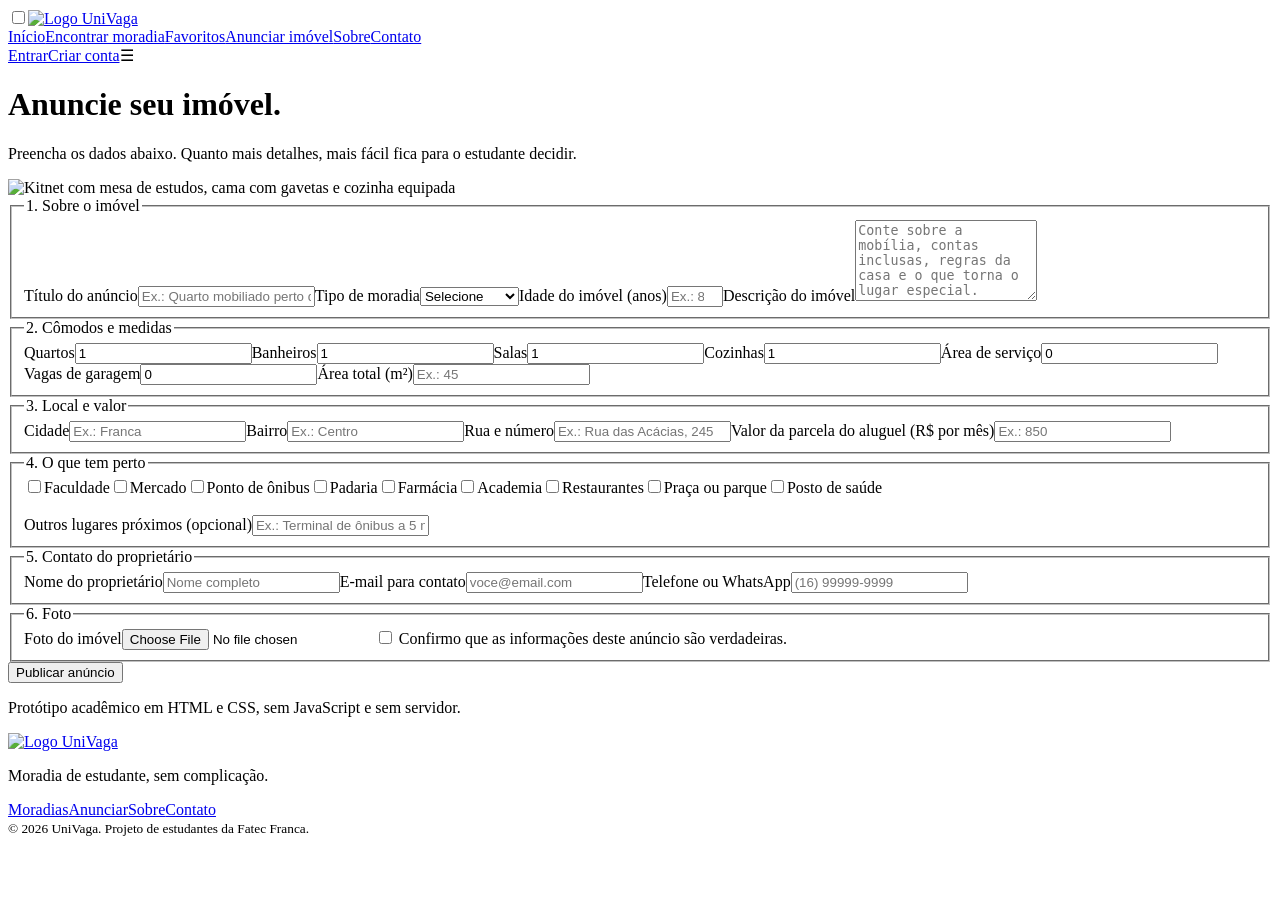
==== anunciar.html @ 0ebf96d7 "Add files via upload" ====
<!doctype html>
<html lang="pt-BR">
  <head>
    <meta charset="utf-8" />
    <meta name="viewport" content="width=device-width,initial-scale=1" />
    <title>Anunciar moradia — UniVaga</title>
        <link rel="preconnect" href="https://fonts.googleapis.com" />
    <link rel="preconnect" href="https://fonts.gstatic.com" crossorigin />
    <link href="https://fonts.googleapis.com/css2?family=Lora:wght@600;700&family=Public+Sans:wght@400;500;600;700&display=swap" rel="stylesheet" />
    <link rel="stylesheet" href="css/style.css" />
  </head>
  <body class="">
    <header class="site-header">
      <input
        type="checkbox"
        id="menu-check"
        class="menu-check"
        aria-hidden="true"
      /><a class="brand" href="index.html" aria-label="UniVaga início"
        ><span class="brand-mark"
          ><img src="foto/logo.png" alt="Logo UniVaga" /></span
      ></a>
      <nav class="main-nav">
        <a href="index.html">Início</a
        ><a href="buscar.html">Encontrar moradia</a
        ><a href="favoritos.html">Favoritos</a
        ><a class="active" href="anunciar.html">Anunciar imóvel</a><a href="sobre.html">Sobre</a><a href="contato.html">Contato</a>
      </nav>
      <div class="header-actions">
        <a class="text-link" href="login.html">Entrar</a
        ><a class="btn btn-primary btn-small" href="cadastro.html"
          >Criar conta</a
        ><label class="menu-toggle" for="menu-check" aria-label="Abrir menu"
          >☰</label
        >
      </div>
    </header>
    <main class="page section-wrap narrow">
      <div class="page-heading">
        <h1>Anuncie seu imóvel.</h1>
        <p>
          Preencha os dados abaixo. Quanto mais detalhes, mais fácil fica para o
          estudante decidir.
        </p>
      </div>
    
      <img class="page-banner" src="foto/kitnet-2.jpg" alt="Kitnet com mesa de estudos, cama com gavetas e cozinha equipada" />
      <form class="form-card" data-demo="Anúncio salvo neste navegador. Este é um protótipo acadêmico sem servidor, então ele não aparece na busca." data-salvar action="buscar.html" method="get">
        <fieldset class="form-section">
          <legend>1. Sobre o imóvel</legend>
          <div class="form-grid">
            <label class="span-2"
              >Título do anúncio<input
                name="titulo"
                required
                maxlength="90"
                placeholder="Ex.: Quarto mobiliado perto da faculdade" /></label
            ><label
              >Tipo de moradia<select name="tipo" required>
                <option value="">Selecione</option>
                <option>Quarto</option>
                <option>Kitnet</option>
                <option>Apartamento</option>
                <option>Casa</option>
                <option>República</option>
              </select></label
            ><label
              >Idade do imóvel (anos)<input
                name="idade"
                type="number"
                min="0"
                max="150"
                required
                placeholder="Ex.: 8" /></label
            ><label class="span-2"
              >Descrição do imóvel<textarea
                name="descricao"
                rows="5"
                required
                placeholder="Conte sobre a mobília, contas inclusas, regras da casa e o que torna o lugar especial."
              ></textarea>
            </label>
          </div>
        </fieldset>
        <fieldset class="form-section">
          <legend>2. Cômodos e medidas</legend>
          <div class="form-grid form-grid-3">
            <label
              >Quartos<input
                name="quartos"
                type="number"
                min="1"
                required
                value="1"
                placeholder="Ex.: 2" /></label
            ><label
              >Banheiros<input
                name="banheiros"
                type="number"
                min="1"
                required
                value="1"
                placeholder="Ex.: 1" /></label
            ><label
              >Salas<input
                name="salas"
                type="number"
                min="0"
                required
                value="1"
                placeholder="Ex.: 1" /></label
            ><label
              >Cozinhas<input
                name="cozinhas"
                type="number"
                min="0"
                required
                value="1"
                placeholder="Ex.: 1" /></label
            ><label
              >Área de serviço<input
                name="area_servico"
                type="number"
                min="0"
                required
                value="0"
                placeholder="Ex.: 1" /></label
            ><label
              >Vagas de garagem<input
                name="garagem"
                type="number"
                min="0"
                required
                value="0"
                placeholder="0 = não tem" /></label
            ><label
              >Área total (m²)<input
                name="area_m2"
                type="number"
                min="1"
                required
                placeholder="Ex.: 45"
                step="0.5"
            /></label>
          </div>
        </fieldset>
        <fieldset class="form-section">
          <legend>3. Local e valor</legend>
          <div class="form-grid">
            <label
              >Cidade<input
                name="cidade"
                required
                placeholder="Ex.: Franca" /></label
            ><label
              >Bairro<input
                name="bairro"
                required
                placeholder="Ex.: Centro" /></label
            ><label class="span-2"
              >Rua e número<input
                name="endereco"
                required
                placeholder="Ex.: Rua das Acácias, 245" /></label
            ><label class="span-2"
              >Valor da parcela do aluguel (R$ por mês)<input
                name="aluguel"
                type="number"
                min="1"
                step="0.01"
                required
                placeholder="Ex.: 850"
            /></label>
          </div>
        </fieldset>
        <fieldset class="form-section">
          <legend>4. O que tem perto</legend>
          <div class="check-grid">
            <label class="check-pill"
              ><input type="checkbox" name="perto" value="faculdade" /><span
                >Faculdade</span
              ></label
            ><label class="check-pill"
              ><input type="checkbox" name="perto" value="mercado" /><span
                >Mercado</span
              ></label
            ><label class="check-pill"
              ><input type="checkbox" name="perto" value="onibus" /><span
                >Ponto de ônibus</span
              ></label
            ><label class="check-pill"
              ><input type="checkbox" name="perto" value="padaria" /><span
                >Padaria</span
              ></label
            ><label class="check-pill"
              ><input type="checkbox" name="perto" value="farmacia" /><span
                >Farmácia</span
              ></label
            ><label class="check-pill"
              ><input type="checkbox" name="perto" value="academia" /><span
                >Academia</span
              ></label
            ><label class="check-pill"
              ><input type="checkbox" name="perto" value="restaurantes" /><span
                >Restaurantes</span
              ></label
            ><label class="check-pill"
              ><input type="checkbox" name="perto" value="praca" /><span
                >Praça ou parque</span
              ></label
            ><label class="check-pill"
              ><input type="checkbox" name="perto" value="hospital" /><span
                >Posto de saúde</span
              ></label
            >
          </div>
          <div class="form-grid" style="margin-top: 18px">
            <label class="span-2"
              >Outros lugares próximos (opcional)<input
                name="perto_outros"
                placeholder="Ex.: Terminal de ônibus a 5 minutos a pé"
            /></label>
          </div>
        </fieldset>
        <fieldset class="form-section">
          <legend>5. Contato do proprietário</legend>
          <div class="form-grid">
            <label class="span-2"
              >Nome do proprietário<input
                name="proprietario"
                required
                placeholder="Nome completo" /></label
            ><label
              >E-mail para contato<input
                name="email_contato"
                type="email"
                required
                placeholder="voce@email.com" /></label
            ><label
              >Telefone ou WhatsApp<input
                name="telefone"
                type="tel"
                required
                pattern="[0-9 ()+-]{10,16}"
                placeholder="(16) 99999-9999"
            /></label>
          </div>
        </fieldset>
        <fieldset class="form-section">
          <legend>6. Foto</legend>
          <div class="form-grid">
            <label class="span-2"
              >Foto do imóvel<input
                name="foto"
                type="file"
                accept="image/*" /></label
            ><label class="checkbox-label span-2"
              ><input type="checkbox" required /> Confirmo que as informações
              deste anúncio são verdadeiras.</label
            >
          </div>
        </fieldset>
        <div class="form-actions">
          <button class="btn btn-primary" type="submit">
            Publicar anúncio</button>
          <p class="form-note">
            Protótipo acadêmico em HTML e CSS, sem JavaScript e sem servidor.
          </p>
        </div>
      </form>
    </main>
    <footer class="site-footer">
      <a class="brand footer-brand" href="index.html"
        ><span class="brand-mark"
          ><img src="foto/logo.png" alt="Logo UniVaga" /></span
      ></a>
      <p>Moradia de estudante, sem complicação.</p>
      <div class="footer-links">
        <a href="buscar.html">Moradias</a><a href="anunciar.html">Anunciar</a
        ><a href="sobre.html">Sobre</a
        ><a href="contato.html">Contato</a>
      </div>
      <small>© 2026 UniVaga. Projeto de estudantes da Fatec Franca.</small>
    </footer>
    <script src="js/main.js" defer></script>
  </body>
</html>
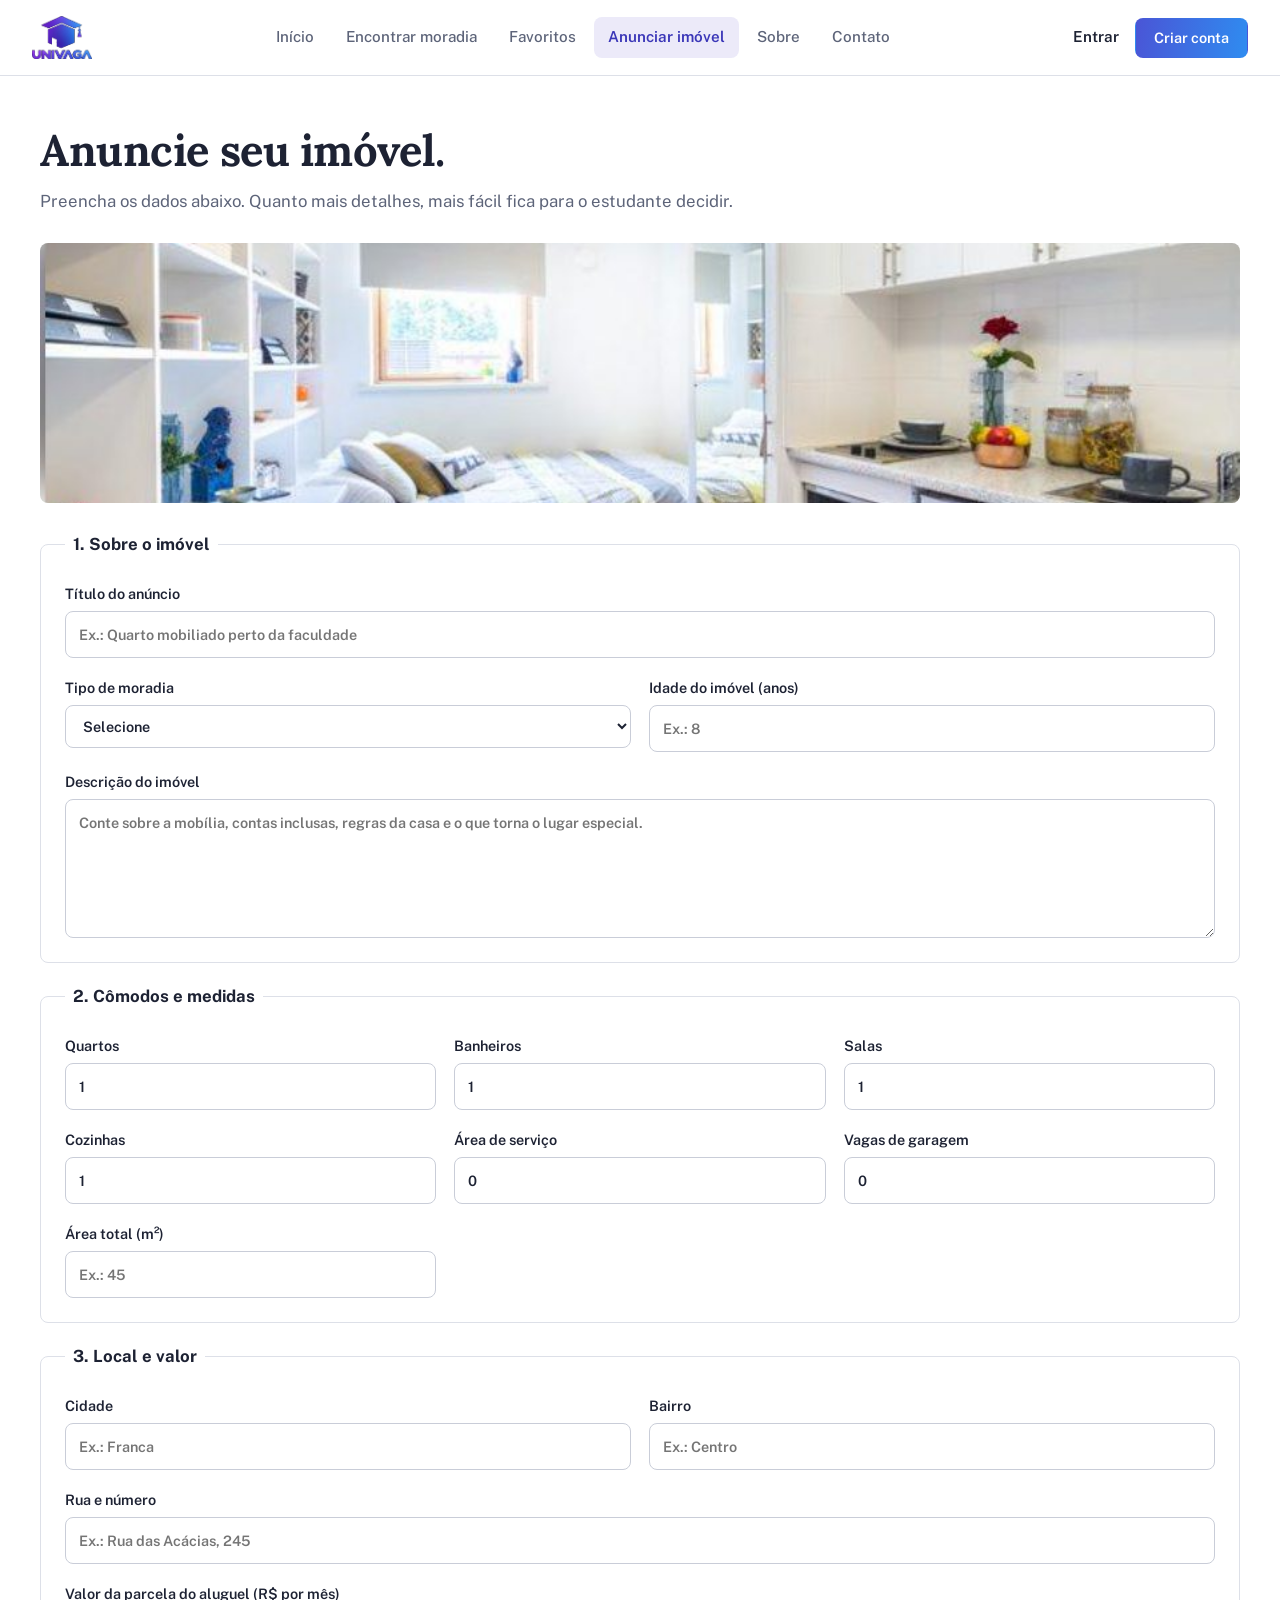
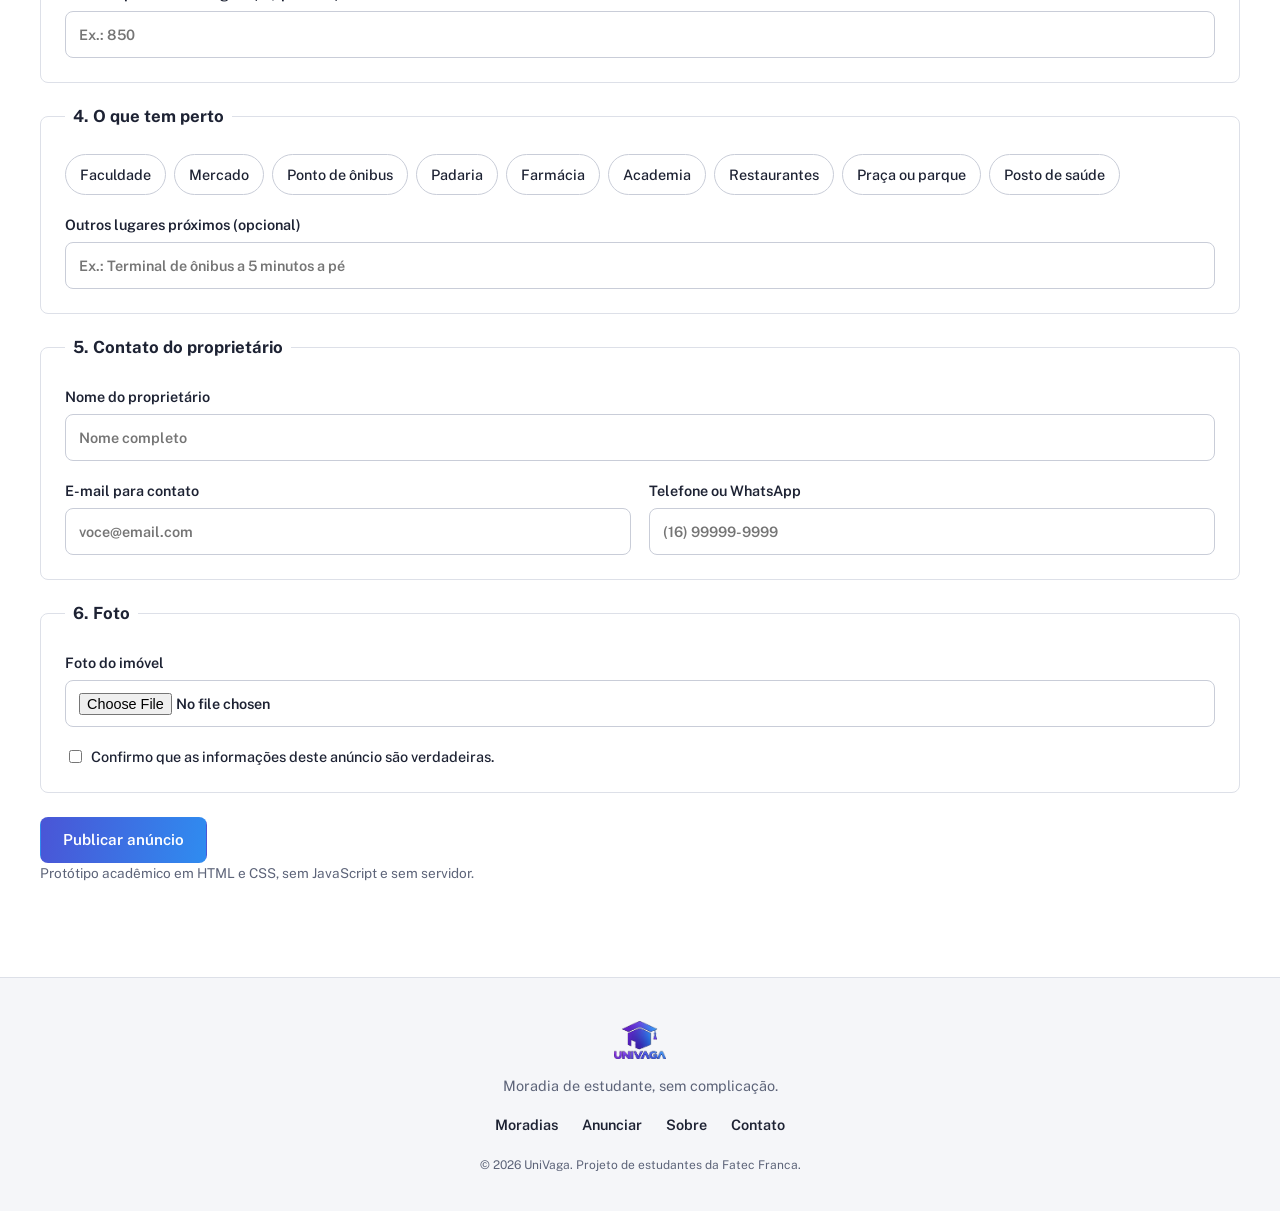
==== commit a1488624: "Atualiza README com links do Figma e do vídeo" ====
--- a/anunciar.html
+++ b/anunciar.html
@@ -4,35 +4,19 @@
     <meta charset="utf-8" />
     <meta name="viewport" content="width=device-width,initial-scale=1" />
     <title>Anunciar moradia — UniVaga</title>
-        <link rel="preconnect" href="https://fonts.googleapis.com" />
+    <link rel="preconnect" href="https://fonts.googleapis.com" />
     <link rel="preconnect" href="https://fonts.gstatic.com" crossorigin />
     <link href="https://fonts.googleapis.com/css2?family=Lora:wght@600;700&family=Public+Sans:wght@400;500;600;700&display=swap" rel="stylesheet" />
     <link rel="stylesheet" href="css/style.css" />
   </head>
   <body class="">
     <header class="site-header">
-      <input
-        type="checkbox"
-        id="menu-check"
-        class="menu-check"
-        aria-hidden="true"
-      /><a class="brand" href="index.html" aria-label="UniVaga início"
-        ><span class="brand-mark"
-          ><img src="foto/logo.png" alt="Logo UniVaga" /></span
-      ></a>
+      <input type="checkbox" id="menu-check" class="menu-check" aria-hidden="true" /><a class="brand" href="index.html" aria-label="UniVaga início"><span class="brand-mark"><img src="foto/logo.png" alt="Logo UniVaga" /></span></a>
       <nav class="main-nav">
-        <a href="index.html">Início</a
-        ><a href="buscar.html">Encontrar moradia</a
-        ><a href="favoritos.html">Favoritos</a
-        ><a class="active" href="anunciar.html">Anunciar imóvel</a><a href="sobre.html">Sobre</a><a href="contato.html">Contato</a>
+        <a href="index.html">Início</a><a href="buscar.html">Encontrar moradia</a><a href="favoritos.html">Favoritos</a><a class="active" href="anunciar.html">Anunciar imóvel</a><a href="sobre.html">Sobre</a><a href="contato.html">Contato</a>
       </nav>
       <div class="header-actions">
-        <a class="text-link" href="login.html">Entrar</a
-        ><a class="btn btn-primary btn-small" href="cadastro.html"
-          >Criar conta</a
-        ><label class="menu-toggle" for="menu-check" aria-label="Abrir menu"
-          >☰</label
-        >
+        <a class="text-link" href="login.html">Entrar</a><a class="btn btn-primary btn-small" href="cadastro.html">Criar conta</a><label class="menu-toggle" for="menu-check" aria-label="Abrir menu">☰</label>
       </div>
     </header>
     <main class="page section-wrap narrow">
@@ -49,215 +33,49 @@
         <fieldset class="form-section">
           <legend>1. Sobre o imóvel</legend>
           <div class="form-grid">
-            <label class="span-2"
-              >Título do anúncio<input
-                name="titulo"
-                required
-                maxlength="90"
-                placeholder="Ex.: Quarto mobiliado perto da faculdade" /></label
-            ><label
-              >Tipo de moradia<select name="tipo" required>
+            <label class="span-2">Título do anúncio<input name="titulo" required maxlength="90" placeholder="Ex.: Quarto mobiliado perto da faculdade" /></label><label>Tipo de moradia<select name="tipo" required>
                 <option value="">Selecione</option>
                 <option>Quarto</option>
                 <option>Kitnet</option>
                 <option>Apartamento</option>
                 <option>Casa</option>
                 <option>República</option>
-              </select></label
-            ><label
-              >Idade do imóvel (anos)<input
-                name="idade"
-                type="number"
-                min="0"
-                max="150"
-                required
-                placeholder="Ex.: 8" /></label
-            ><label class="span-2"
-              >Descrição do imóvel<textarea
-                name="descricao"
-                rows="5"
-                required
-                placeholder="Conte sobre a mobília, contas inclusas, regras da casa e o que torna o lugar especial."
-              ></textarea>
+              </select></label><label>Idade do imóvel (anos)<input name="idade" type="number" min="0" max="150" required placeholder="Ex.: 8" /></label><label class="span-2">Descrição do imóvel<textarea name="descricao" rows="5" required placeholder="Conte sobre a mobília, contas inclusas, regras da casa e o que torna o lugar especial."></textarea>
             </label>
           </div>
         </fieldset>
         <fieldset class="form-section">
           <legend>2. Cômodos e medidas</legend>
           <div class="form-grid form-grid-3">
-            <label
-              >Quartos<input
-                name="quartos"
-                type="number"
-                min="1"
-                required
-                value="1"
-                placeholder="Ex.: 2" /></label
-            ><label
-              >Banheiros<input
-                name="banheiros"
-                type="number"
-                min="1"
-                required
-                value="1"
-                placeholder="Ex.: 1" /></label
-            ><label
-              >Salas<input
-                name="salas"
-                type="number"
-                min="0"
-                required
-                value="1"
-                placeholder="Ex.: 1" /></label
-            ><label
-              >Cozinhas<input
-                name="cozinhas"
-                type="number"
-                min="0"
-                required
-                value="1"
-                placeholder="Ex.: 1" /></label
-            ><label
-              >Área de serviço<input
-                name="area_servico"
-                type="number"
-                min="0"
-                required
-                value="0"
-                placeholder="Ex.: 1" /></label
-            ><label
-              >Vagas de garagem<input
-                name="garagem"
-                type="number"
-                min="0"
-                required
-                value="0"
-                placeholder="0 = não tem" /></label
-            ><label
-              >Área total (m²)<input
-                name="area_m2"
-                type="number"
-                min="1"
-                required
-                placeholder="Ex.: 45"
-                step="0.5"
-            /></label>
+            <label>Quartos<input name="quartos" type="number" min="1" required value="1" placeholder="Ex.: 2" /></label><label>Banheiros<input name="banheiros" type="number" min="1" required value="1" placeholder="Ex.: 1" /></label><label>Salas<input name="salas" type="number" min="0" required value="1" placeholder="Ex.: 1" /></label><label>Cozinhas<input name="cozinhas" type="number" min="0" required value="1" placeholder="Ex.: 1" /></label><label>Área de serviço<input name="area_servico" type="number" min="0" required value="0" placeholder="Ex.: 1" /></label><label>Vagas de garagem<input name="garagem" type="number" min="0" required value="0" placeholder="0 = não tem" /></label><label>Área total (m²)<input name="area_m2" type="number" min="1" required placeholder="Ex.: 45" step="0.5" /></label>
           </div>
         </fieldset>
         <fieldset class="form-section">
           <legend>3. Local e valor</legend>
           <div class="form-grid">
-            <label
-              >Cidade<input
-                name="cidade"
-                required
-                placeholder="Ex.: Franca" /></label
-            ><label
-              >Bairro<input
-                name="bairro"
-                required
-                placeholder="Ex.: Centro" /></label
-            ><label class="span-2"
-              >Rua e número<input
-                name="endereco"
-                required
-                placeholder="Ex.: Rua das Acácias, 245" /></label
-            ><label class="span-2"
-              >Valor da parcela do aluguel (R$ por mês)<input
-                name="aluguel"
-                type="number"
-                min="1"
-                step="0.01"
-                required
-                placeholder="Ex.: 850"
-            /></label>
+            <label>Cidade<input name="cidade" required placeholder="Ex.: Franca" /></label><label>Bairro<input name="bairro" required placeholder="Ex.: Centro" /></label><label class="span-2">Rua e número<input name="endereco" required placeholder="Ex.: Rua das Acácias, 245" /></label><label class="span-2">Valor da parcela do aluguel (R$ por mês)<input name="aluguel" type="number" min="1" step="0.01" required placeholder="Ex.: 850" /></label>
           </div>
         </fieldset>
         <fieldset class="form-section">
           <legend>4. O que tem perto</legend>
           <div class="check-grid">
-            <label class="check-pill"
-              ><input type="checkbox" name="perto" value="faculdade" /><span
-                >Faculdade</span
-              ></label
-            ><label class="check-pill"
-              ><input type="checkbox" name="perto" value="mercado" /><span
-                >Mercado</span
-              ></label
-            ><label class="check-pill"
-              ><input type="checkbox" name="perto" value="onibus" /><span
-                >Ponto de ônibus</span
-              ></label
-            ><label class="check-pill"
-              ><input type="checkbox" name="perto" value="padaria" /><span
-                >Padaria</span
-              ></label
-            ><label class="check-pill"
-              ><input type="checkbox" name="perto" value="farmacia" /><span
-                >Farmácia</span
-              ></label
-            ><label class="check-pill"
-              ><input type="checkbox" name="perto" value="academia" /><span
-                >Academia</span
-              ></label
-            ><label class="check-pill"
-              ><input type="checkbox" name="perto" value="restaurantes" /><span
-                >Restaurantes</span
-              ></label
-            ><label class="check-pill"
-              ><input type="checkbox" name="perto" value="praca" /><span
-                >Praça ou parque</span
-              ></label
-            ><label class="check-pill"
-              ><input type="checkbox" name="perto" value="hospital" /><span
-                >Posto de saúde</span
-              ></label
-            >
+            <label class="check-pill"><input type="checkbox" name="perto" value="faculdade" /><span>Faculdade</span></label><label class="check-pill"><input type="checkbox" name="perto" value="mercado" /><span>Mercado</span></label><label class="check-pill"><input type="checkbox" name="perto" value="onibus" /><span>Ponto de ônibus</span></label><label class="check-pill"><input type="checkbox" name="perto" value="padaria" /><span>Padaria</span></label><label class="check-pill"><input type="checkbox" name="perto" value="farmacia" /><span>Farmácia</span></label><label class="check-pill"><input type="checkbox" name="perto" value="academia" /><span>Academia</span></label><label class="check-pill"><input type="checkbox" name="perto" value="restaurantes" /><span>Restaurantes</span></label><label class="check-pill"><input type="checkbox" name="perto" value="praca" /><span>Praça ou parque</span></label><label class="check-pill"><input type="checkbox" name="perto" value="hospital" /><span>Posto de saúde</span></label>
           </div>
           <div class="form-grid" style="margin-top: 18px">
-            <label class="span-2"
-              >Outros lugares próximos (opcional)<input
-                name="perto_outros"
-                placeholder="Ex.: Terminal de ônibus a 5 minutos a pé"
-            /></label>
+            <label class="span-2">Outros lugares próximos (opcional)<input name="perto_outros" placeholder="Ex.: Terminal de ônibus a 5 minutos a pé" /></label>
           </div>
         </fieldset>
         <fieldset class="form-section">
           <legend>5. Contato do proprietário</legend>
           <div class="form-grid">
-            <label class="span-2"
-              >Nome do proprietário<input
-                name="proprietario"
-                required
-                placeholder="Nome completo" /></label
-            ><label
-              >E-mail para contato<input
-                name="email_contato"
-                type="email"
-                required
-                placeholder="voce@email.com" /></label
-            ><label
-              >Telefone ou WhatsApp<input
-                name="telefone"
-                type="tel"
-                required
-                pattern="[0-9 ()+-]{10,16}"
-                placeholder="(16) 99999-9999"
-            /></label>
+            <label class="span-2">Nome do proprietário<input name="proprietario" required placeholder="Nome completo" /></label><label>E-mail para contato<input name="email_contato" type="email" required placeholder="voce@email.com" /></label><label>Telefone ou WhatsApp<input name="telefone" type="tel" required pattern="[0-9 ()+-]{10,16}" placeholder="(16) 99999-9999" /></label>
           </div>
         </fieldset>
         <fieldset class="form-section">
           <legend>6. Foto</legend>
           <div class="form-grid">
-            <label class="span-2"
-              >Foto do imóvel<input
-                name="foto"
-                type="file"
-                accept="image/*" /></label
-            ><label class="checkbox-label span-2"
-              ><input type="checkbox" required /> Confirmo que as informações
-              deste anúncio são verdadeiras.</label
-            >
+            <label class="span-2">Foto do imóvel<input name="foto" type="file" accept="image/*" /></label><label class="checkbox-label span-2"><input type="checkbox" required /> Confirmo que as informações
+              deste anúncio são verdadeiras.</label>
           </div>
         </fieldset>
         <div class="form-actions">
@@ -270,15 +88,10 @@
       </form>
     </main>
     <footer class="site-footer">
-      <a class="brand footer-brand" href="index.html"
-        ><span class="brand-mark"
-          ><img src="foto/logo.png" alt="Logo UniVaga" /></span
-      ></a>
+      <a class="brand footer-brand" href="index.html"><span class="brand-mark"><img src="foto/logo.png" alt="Logo UniVaga" /></span></a>
       <p>Moradia de estudante, sem complicação.</p>
       <div class="footer-links">
-        <a href="buscar.html">Moradias</a><a href="anunciar.html">Anunciar</a
-        ><a href="sobre.html">Sobre</a
-        ><a href="contato.html">Contato</a>
+        <a href="buscar.html">Moradias</a><a href="anunciar.html">Anunciar</a><a href="sobre.html">Sobre</a><a href="contato.html">Contato</a>
       </div>
       <small>© 2026 UniVaga. Projeto de estudantes da Fatec Franca.</small>
     </footer>
--- a/css/style.css
+++ b/css/style.css
@@ -0,0 +1,425 @@
+:root {
+  --accent: #3b37b8;
+  --accent-dark: #2d2a96;
+  --accent-soft: #eceaf9;
+  --ink: #1d2233;
+  --muted: #5d6479;
+  --line: #dde0e8;
+  --surface: #f5f6f9;
+  --white: #fff;
+  --radius: 8px;
+  --font: 'Public Sans', 'Segoe UI', Roboto, 'Helvetica Neue', Arial, sans-serif;
+}
+
+* { box-sizing: border-box; }
+html { scroll-behavior: smooth; }
+body {
+  margin: 0;
+  color: var(--ink);
+  background: var(--white);
+  font-family: var(--font);
+  font-size: 16px;
+  line-height: 1.6;
+}
+a { color: inherit; text-decoration: none; }
+img { max-width: 100%; }
+button, input, select, textarea { font: inherit; }
+:focus-visible { outline: 3px solid #8b88e8; outline-offset: 2px; }
+
+h1, h2, h3 { margin: 0 0 12px; line-height: 1.2; font-weight: 700; letter-spacing: -.01em; }
+h1, h2 { font-family: 'Lora', Georgia, 'Times New Roman', serif; }
+h3 { font-family: var(--font); }
+h1 { font-size: clamp(2rem, 3.4vw, 3rem); }
+h2 { font-size: clamp(1.5rem, 2.2vw, 2rem); }
+h3 { font-size: 1.1rem; }
+p { margin: 0 0 12px; }
+
+.section-wrap { width: min(1200px, calc(100% - 48px)); margin: 0 auto; }
+
+.site-header {
+  position: sticky; top: 0; z-index: 20;
+  height: 76px; padding: 0 32px;
+  display: flex; align-items: center; gap: 32px;
+  background: var(--white);
+  border-bottom: 1px solid var(--line);
+}
+.brand { display: flex; align-items: center; flex-shrink: 0; }
+.brand-mark { display: block; width: 60px; height: 60px; }
+.brand-mark img { width: 100%; height: 100%; object-fit: contain; display: block; }
+
+.main-nav { display: flex; justify-content: center; gap: 4px; flex: 1; }
+.main-nav > a {
+  padding: 8px 14px; border-radius: var(--radius);
+  font-size: .95rem; font-weight: 500; color: var(--muted);
+}
+.main-nav > a:hover { color: var(--ink); background: var(--surface); }
+.main-nav > a.active { color: var(--accent); background: var(--accent-soft); font-weight: 600; }
+
+.header-actions { display: flex; align-items: center; gap: 16px; }
+.text-link { font-size: .95rem; font-weight: 600; }
+.text-link:hover { color: var(--accent); }
+
+.menu-check { position: absolute; opacity: 0; pointer-events: none; }
+.menu-toggle {
+  display: none; cursor: pointer; font-size: 1.3rem; line-height: 1;
+  padding: 8px 12px; border: 1px solid var(--line); border-radius: var(--radius);
+}
+.menu-check:focus-visible ~ .header-actions .menu-toggle { outline: 3px solid #8b88e8; outline-offset: 2px; }
+
+.btn {
+  display: inline-flex; align-items: center; justify-content: center;
+  min-height: 46px; padding: 0 22px;
+  border: 1px solid transparent; border-radius: var(--radius);
+  font-weight: 600; font-size: .95rem; cursor: pointer;
+  transition: background-color .15s, border-color .15s;
+}
+.btn-primary { background: linear-gradient(100deg, #4a55d6, #2f8cf0); color: #fff; }
+.btn-primary:hover { background: linear-gradient(100deg, #3f49c2, #277ad6); }
+.btn-small { min-height: 40px; padding: 0 18px; font-size: .9rem; }
+.btn-quiet { background: var(--white); color: var(--ink); border-color: var(--line); }
+.btn-quiet:hover { border-color: var(--accent); color: var(--accent); }
+.btn-white { background: #fff; color: var(--accent); }
+.btn-white:hover { background: var(--accent-soft); }
+.full { width: 100%; }
+
+.hero {
+  background: linear-gradient(135deg, #d6e6f7 0%, #e6f0fb 100%);
+  border-bottom: 1px solid #c9daf0;
+  padding: 72px max(24px, calc((100% - 1240px) / 2));
+  display: grid; grid-template-columns: 1fr 1fr; gap: 64px; align-items: center;
+}
+.eyebrow {
+  display: inline-flex; align-items: center; gap: 10px; margin-bottom: 18px;
+  font-size: .78rem; font-weight: 700; letter-spacing: .12em; color: #44587a;
+}
+.eyebrow-dot { width: 9px; height: 9px; border-radius: 50%; background: #3b6fd8; }
+.hero h1 {
+  font-size: clamp(2.4rem, 4vw, 3.9rem); line-height: 1.1; max-width: 12em;
+  color: #46587a; margin-bottom: 20px;
+}
+.hero h1 em { font-style: normal; color: #4f86cf; }
+.hero-copy > p { font-size: 1.05rem; color: #4a5670; max-width: 33em; margin-bottom: 28px; }
+.hero-search { display: grid; grid-template-columns: 1fr 1fr; gap: 12px; max-width: 600px; }
+.search-field {
+  display: flex; align-items: center; min-height: 52px; padding: 0 16px;
+  background: #fff; border: 1px solid #d3deee; border-radius: 12px;
+}
+.search-field:focus-within { border-color: var(--accent); }
+.search-field input, .search-field select {
+  width: 100%; padding: 0; border: 0; outline: 0; box-shadow: none; background: transparent; color: var(--ink);
+}
+.hero-search .btn { grid-column: 1 / -1; min-height: 54px; border-radius: 12px; font-size: 1rem; }
+.hero-visual { position: relative; }
+.hero-photo {
+  border-radius: 28px; overflow: hidden; aspect-ratio: 4 / 3; background: #cfd9e8;
+  box-shadow: 0 24px 50px rgba(50, 70, 110, .22);
+}
+.hero-photo img { width: 100%; height: 100%; object-fit: cover; object-position: center 40%; display: block; }
+.floating-note {
+  position: absolute; display: flex; align-items: center; gap: 12px;
+  padding: 14px 18px; min-width: 240px; background: #fff; border-radius: 16px;
+  box-shadow: 0 12px 30px rgba(50, 70, 110, .18);
+}
+.floating-note strong { display: block; font-size: .92rem; line-height: 1.3; }
+.floating-note small { display: block; font-size: .78rem; color: var(--muted); }
+.note-icon {
+  width: 38px; height: 38px; flex-shrink: 0; border-radius: 12px; display: grid; place-items: center;
+  font-weight: 700; background: #e3ecfb; color: #3b6fd8;
+}
+.note-top { top: 24px; left: -36px; }
+.note-bottom { bottom: 28px; right: -24px; }
+
+.type-section { padding: 72px 0 24px; }
+.featured-section { padding: 48px 0 72px; }
+.section-heading {
+  display: flex; align-items: end; justify-content: space-between; gap: 24px; margin-bottom: 28px;
+}
+.section-heading h2 { margin-bottom: 4px; }
+.section-heading p { color: var(--muted); margin: 0; }
+.arrow-link { font-weight: 600; color: var(--accent); white-space: nowrap; }
+.arrow-link:hover { text-decoration: underline; }
+
+.type-grid { display: grid; grid-template-columns: repeat(5, 1fr); border: 1px solid var(--line); border-radius: var(--radius); overflow: hidden; }
+.type-card { display: block; padding: 20px 22px; background: #fff; border-right: 1px solid var(--line); }
+.type-card:last-child { border-right: 0; }
+.type-card:hover { background: var(--accent-soft); }
+.type-card strong { display: block; font-size: 1.05rem; margin-bottom: 4px; }
+.type-card span { color: var(--muted); font-size: .88rem; line-height: 1.45; display: block; }
+
+.listing-grid { display: grid; grid-template-columns: repeat(3, 1fr); gap: 24px; }
+.listing-card {
+  background: #fff; border: 1px solid var(--line); border-radius: var(--radius); overflow: hidden;
+  display: flex; flex-direction: column;
+}
+.listing-card:hover { border-color: #b9b7ea; }
+.listing-image { position: relative; aspect-ratio: 3 / 2; background: #e4e6ec; overflow: hidden; }
+.listing-image img { width: 100%; height: 100%; object-fit: cover; display: block; }
+.listing-tag {
+  position: absolute; top: 12px; left: 12px; padding: 4px 10px;
+  background: #fff; color: var(--ink); border-radius: 4px;
+  font-size: .78rem; font-weight: 600;
+}
+.listing-content { padding: 18px 20px 20px; display: flex; flex-direction: column; flex: 1; }
+.listing-location { color: var(--muted); font-size: .85rem; margin-bottom: 4px; }
+.listing-title { font-size: 1.05rem; line-height: 1.35; margin-bottom: 6px; }
+.listing-description { display: none; }
+.listing-features {
+  display: flex; flex-wrap: wrap; gap: 4px 14px; margin: 0 0 16px;
+  color: var(--muted); font-size: .88rem;
+}
+.listing-bottom {
+  margin-top: auto; padding-top: 14px; border-top: 1px solid var(--line);
+  display: flex; align-items: center; justify-content: space-between; gap: 10px;
+}
+.listing-price { font-size: 1.2rem; font-weight: 700; }
+.detail-link { font-size: .9rem; font-weight: 600; color: var(--accent); }
+.detail-link:hover { text-decoration: underline; }
+
+.steps-section {
+  padding: 72px 0; border-top: 1px solid var(--line);
+  display: grid; grid-template-columns: 1fr 1.2fr; gap: 72px; align-items: start;
+}
+.steps-intro p { color: var(--muted); max-width: 28em; margin-bottom: 24px; }
+.steps-list article { display: flex; gap: 20px; padding: 20px 0; border-bottom: 1px solid var(--line); }
+.steps-list article:first-child { padding-top: 0; }
+.steps-list article:last-child { border-bottom: 0; }
+.step-number {
+  flex-shrink: 0; width: 36px; height: 36px; border-radius: 50%;
+  display: grid; place-items: center;
+  background: var(--accent-soft); color: var(--accent); font-weight: 700; font-size: .95rem;
+}
+.steps-list h3 { margin-bottom: 2px; }
+.steps-list p { margin: 0; color: var(--muted); }
+
+.owner-cta {
+  width: min(1200px, calc(100% - 48px)); margin: 0 auto 72px; padding: 36px 40px;
+  background: var(--accent); color: #fff; border-radius: var(--radius);
+  display: flex; align-items: center; justify-content: space-between; gap: 32px;
+}
+.owner-cta h2 { color: #fff; margin-bottom: 4px; font-size: 1.5rem; }
+.owner-cta p { margin: 0; color: #d9d8f5; }
+
+.site-footer {
+  background: var(--surface); border-top: 1px solid var(--line);
+  padding: 36px 32px; text-align: center; color: var(--muted); font-size: .9rem;
+}
+.footer-brand { justify-content: center; }
+.footer-brand .brand-mark { width: 52px; height: 52px; }
+.site-footer > p { margin: 8px 0 0; }
+.footer-links { display: flex; justify-content: center; gap: 24px; margin: 16px 0; font-weight: 600; color: var(--ink); }
+.footer-links a:hover { color: var(--accent); }
+.site-footer small { color: var(--muted); }
+
+.page { padding-top: 48px; padding-bottom: 80px; min-height: 70vh; }
+.page-heading { margin-bottom: 28px; max-width: 700px; }
+.page-heading p { color: var(--muted); font-size: 1.05rem; }
+.page-banner { display: block; width: 100%; height: 260px; object-fit: cover; border-radius: var(--radius); margin-bottom: 28px; }
+
+.filter-panel {
+  display: grid; grid-template-columns: 1.4fr 1fr .8fr auto auto; gap: 12px; align-items: end;
+  padding: 20px; margin-bottom: 28px;
+  background: var(--surface); border: 1px solid var(--line); border-radius: var(--radius);
+}
+.filter-panel label { display: flex; flex-direction: column; gap: 6px; font-size: .85rem; font-weight: 600; }
+.results-meta { display: flex; justify-content: space-between; align-items: center; margin-bottom: 20px; }
+.results-meta p { margin: 0; font-weight: 600; }
+.sort-label { color: var(--muted); font-size: .9rem; }
+
+input, select, textarea {
+  width: 100%; padding: 11px 13px; color: var(--ink);
+  background: #fff; border: 1px solid #c9cdd8; border-radius: var(--radius);
+}
+input:focus, select:focus, textarea:focus { border-color: var(--accent); outline: 0; box-shadow: 0 0 0 3px #dcdaf6; }
+textarea { resize: vertical; }
+
+.form-card { padding: 0; }
+.form-grid { display: grid; grid-template-columns: 1fr 1fr; gap: 18px; }
+.form-grid-3 { grid-template-columns: repeat(3, 1fr); }
+.form-card label { display: flex; flex-direction: column; gap: 6px; font-size: .9rem; font-weight: 600; }
+.span-2 { grid-column: span 2; }
+.form-section { margin: 0 0 20px; padding: 24px; min-width: 0; border: 1px solid var(--line); border-radius: var(--radius); background: #fff; }
+.form-section legend { padding: 0 8px; font-weight: 700; font-size: 1.05rem; }
+.checkbox-label { flex-direction: row !important; align-items: flex-start; font-weight: 500 !important; }
+.checkbox-label input { width: auto; margin-top: 5px; }
+.form-actions { margin-top: 24px; }
+.form-note { font-size: .85rem; color: var(--muted); }
+.form-card > .btn { margin-top: 18px; }
+.form-card > label { margin-bottom: 18px; }
+
+.check-grid { display: flex; flex-wrap: wrap; gap: 8px; }
+.check-pill { display: inline-flex; cursor: pointer; }
+.check-pill input { position: absolute; opacity: 0; pointer-events: none; width: auto; }
+.check-pill span {
+  padding: 8px 14px; border: 1px solid #c9cdd8; border-radius: 999px;
+  background: #fff; font-size: .9rem; font-weight: 500;
+}
+.check-pill input:checked + span { background: var(--accent); border-color: var(--accent); color: #fff; }
+.check-pill input:focus-visible + span { outline: 3px solid #8b88e8; outline-offset: 2px; }
+
+.detalhes-lista .imovel { display: none; scroll-margin-top: 100px; }
+.detalhes-lista .imovel:target { display: block; }
+.detalhes-lista:not(:has(.imovel:target)) #imovel-1 { display: block; }
+.back-link { display: inline-block; margin-bottom: 20px; color: var(--accent); font-weight: 600; font-size: .95rem; }
+.back-link:hover { text-decoration: underline; }
+.detail-layout { display: grid; grid-template-columns: 1.4fr 1fr; gap: 40px; align-items: start; }
+.detail-photo { width: 100%; aspect-ratio: 3 / 2; object-fit: cover; border-radius: var(--radius); display: block; }
+.detail-panel {
+  position: sticky; top: 96px; padding: 28px;
+  border: 1px solid var(--line); border-radius: var(--radius); background: #fff;
+}
+.detail-panel h1 { font-size: 1.6rem; }
+.detail-panel .listing-location { margin-bottom: 14px; }
+.detail-price { font-size: 1.8rem; font-weight: 700; }
+.detail-price small { font-size: .9rem; font-weight: 500; color: var(--muted); }
+.detail-facts { display: grid; grid-template-columns: repeat(3, 1fr); gap: 8px; margin: 20px 0; }
+.detail-facts div { padding: 12px 6px; background: var(--surface); border-radius: var(--radius); text-align: center; font-size: .8rem; color: var(--muted); }
+.detail-facts strong { display: block; font-size: 1.05rem; color: var(--ink); }
+.detail-panel .btn { width: 100%; margin-top: 10px; }
+.detail-description { color: var(--muted); line-height: 1.75; }
+.detail-panel .detail-description { display: none; }
+.detail-section { padding-top: 32px; }
+.detail-section h2 { margin-bottom: 8px; }
+
+.info-grid { display: grid; grid-template-columns: 1fr 1fr; margin: 12px 0 0; border: 1px solid var(--line); border-radius: var(--radius); overflow: hidden; }
+.info-grid > div { padding: 12px 16px; border-bottom: 1px solid var(--line); }
+.info-grid > div:nth-child(odd):not(.span-2) { border-right: 1px solid var(--line); }
+.info-grid > div:last-child { border-bottom: 0; }
+.info-grid dt { font-size: .8rem; color: var(--muted); }
+.info-grid dd { margin: 0; font-weight: 600; }
+.info-grid .span-2 { grid-column: span 2; }
+
+.chip-list { list-style: none; margin: 12px 0 0; padding: 0; display: flex; flex-wrap: wrap; gap: 8px; }
+.chip-list li { padding: 6px 14px; border: 1px solid var(--line); border-radius: 999px; font-size: .9rem; }
+
+.owner-card { margin-top: 32px; padding: 24px; background: var(--surface); border: 1px solid var(--line); border-radius: var(--radius); }
+.owner-card h3 { font-size: 1.25rem; margin: 0 0 10px; }
+.owner-card p { margin: 4px 0; }
+.owner-card a { color: var(--accent); font-weight: 600; }
+
+.auth-page { min-height: 100vh; padding: 48px 20px; background: var(--surface); display: flex; flex-direction: column; align-items: center; justify-content: center; }
+.auth-card { width: min(100%, 460px); padding: 36px; background: #fff; border: 1px solid var(--line); border-radius: var(--radius); }
+.auth-card h1 { font-size: 1.8rem; }
+.auth-card > p { color: var(--muted); }
+.auth-card form { display: grid; gap: 16px; margin: 24px 0; }
+.auth-card label { display: flex; flex-direction: column; gap: 6px; font-weight: 600; font-size: .9rem; }
+.auth-switch { text-align: center; }
+.auth-switch a { color: var(--accent); font-weight: 600; }
+.auth-card .back-link { display: block; text-align: center; margin-bottom: 8px; }
+.auth-card .form-note { text-align: center; margin: 0; }
+
+@media (max-width: 1000px) {
+  .hero { grid-template-columns: 1fr; gap: 32px; padding: 48px 24px; }
+  .type-grid { grid-template-columns: repeat(2, 1fr); }
+  .type-card { border-bottom: 1px solid var(--line); }
+  .listing-grid { grid-template-columns: repeat(2, 1fr); }
+  .steps-section { grid-template-columns: 1fr; gap: 32px; }
+  .detail-layout { grid-template-columns: 1fr; }
+  .detail-panel { position: static; }
+  .filter-panel { grid-template-columns: 1fr 1fr; }
+}
+
+@media (max-width: 760px) {
+  .site-header { height: 68px; padding: 0 16px; gap: 12px; }
+  .brand-mark { width: 52px; height: 52px; }
+  .header-actions { margin-left: auto; }
+  .header-actions .text-link, .header-actions .btn { display: none; }
+  .menu-toggle { display: block; }
+  .main-nav {
+    display: none; position: absolute; top: 100%; left: 0; right: 0;
+    flex-direction: column; padding: 8px 16px 16px;
+    background: #fff; border-bottom: 1px solid var(--line);
+  }
+  .menu-check:checked ~ .main-nav { display: flex; }
+  .main-nav > a { padding: 12px; }
+
+  .hero-search, .filter-panel, .form-grid { grid-template-columns: 1fr; }
+  .form-grid-3 { grid-template-columns: 1fr 1fr; }
+  .span-2 { grid-column: auto; }
+  .listing-grid { grid-template-columns: 1fr; }
+  .section-heading { flex-direction: column; align-items: flex-start; gap: 8px; }
+  .type-grid { grid-template-columns: 1fr; }
+  .type-card { border-right: 0; }
+  .type-section { padding-top: 48px; }
+  .owner-cta { flex-direction: column; align-items: flex-start; padding: 28px 24px; }
+  .owner-cta .btn { width: 100%; }
+  .info-grid { grid-template-columns: 1fr; }
+  .info-grid > div:nth-child(odd):not(.span-2) { border-right: 0; }
+  .info-grid .span-2 { grid-column: auto; }
+  .results-meta { flex-direction: column; align-items: flex-start; gap: 6px; }
+  .page-banner { height: 180px; }
+  .form-section { padding: 18px 16px; }
+  .auth-card { padding: 28px 20px; }
+}
+
+@media (prefers-reduced-motion: reduce) {
+  html { scroll-behavior: auto; }
+  * { transition: none !important; }
+}
+
+.about-intro { max-width: 760px; margin-bottom: 48px; }
+.about-intro p { font-size: 1.1rem; color: var(--muted); }
+.about-block { display: grid; grid-template-columns: 1fr 2fr; gap: 48px; padding: 40px 0; border-top: 1px solid var(--line); }
+.about-block h2 { margin: 0; }
+.about-block p { color: var(--muted); max-width: 40em; }
+.about-block p:last-child { margin-bottom: 0; }
+.about-columns { display: grid; grid-template-columns: 1fr 1fr; gap: 24px; }
+.about-card { padding: 24px; border: 1px solid var(--line); border-radius: var(--radius); background: #fff; }
+.about-card h3 { margin-bottom: 6px; }
+.about-card p { margin: 0; color: var(--muted); }
+.values-list { margin: 0; display: grid; grid-template-columns: 1fr 1fr; gap: 0 32px; }
+.values-list div { padding: 16px 0; border-bottom: 1px solid var(--line); }
+.values-list dt { font-weight: 700; }
+.values-list dd { margin: 2px 0 0; color: var(--muted); }
+.team-list { list-style: none; margin: 16px 0 0; padding: 0; display: grid; grid-template-columns: 1fr 1fr; gap: 10px 32px; }
+.team-list li { padding: 10px 0; border-bottom: 1px solid var(--line); font-weight: 600; }
+
+.contact-layout { display: grid; grid-template-columns: 1fr 1.4fr; gap: 40px; align-items: start; }
+.contact-info { padding: 28px; border: 1px solid var(--line); border-radius: var(--radius); background: var(--surface); }
+.contact-info dl { margin: 0; }
+.contact-info dt { font-size: .8rem; color: var(--muted); margin-top: 18px; }
+.contact-info dt:first-child { margin-top: 0; }
+.contact-info dd { margin: 2px 0 0; font-weight: 600; font-size: 1.05rem; }
+.contact-info a { color: var(--accent); }
+.contact-info a:hover { text-decoration: underline; }
+
+@media (max-width: 1000px) {
+  .hero { grid-template-columns: 1fr; gap: 40px; padding: 48px 24px; }
+  .note-top { left: 12px; } .note-bottom { right: 12px; }
+  .about-block, .contact-layout { grid-template-columns: 1fr; gap: 20px; }
+}
+@media (max-width: 760px) {
+  .about-columns, .values-list, .team-list { grid-template-columns: 1fr; }
+  .floating-note { min-width: 0; padding: 10px 12px; }
+  .floating-note small { display: none; }
+  .note-top { top: 12px; } .note-bottom { bottom: 12px; }
+}
+
+[hidden] { display: none !important; }
+
+.favorite-btn {
+  position: absolute; top: 12px; right: 12px; width: 38px; height: 38px;
+  display: grid; place-items: center; cursor: pointer;
+  background: #fff; color: var(--accent); border: 1px solid var(--line); border-radius: 50%;
+}
+.favorite-btn svg { fill: none; stroke: currentColor; stroke-width: 2; stroke-linejoin: round; }
+.favorite-btn:hover { border-color: var(--accent); }
+.favorite-btn[aria-pressed="true"] svg { fill: currentColor; }
+
+.nav-count {
+  display: inline-grid; place-items: center; min-width: 20px; height: 20px; margin-left: 6px; padding: 0 6px;
+  border-radius: 999px; background: var(--accent); color: #fff; font-size: .72rem; font-weight: 700; line-height: 1;
+}
+.main-nav > a.active .nav-count { background: var(--accent-dark); }
+
+.sort-label { display: flex; align-items: center; gap: 8px; }
+.sort-label select { width: auto; padding: 8px 12px; }
+
+.empty-state { padding: 56px 24px; text-align: center; border: 1px dashed #c9cdd8; border-radius: var(--radius); background: var(--surface); }
+.empty-state h2 { font-size: 1.4rem; }
+.empty-state p { color: var(--muted); }
+
+.field-error { color: #b3261e; font-size: .85rem; font-weight: 500; }
+[aria-invalid="true"] { border-color: #b3261e; }
+.form-status { margin: 16px 0 0; padding: 12px 16px; background: var(--accent-soft); border-radius: var(--radius); color: var(--accent-dark); font-weight: 600; }
+
+.auth-photo { display: block; width: 100%; height: 150px; object-fit: cover; border-radius: var(--radius); margin-bottom: 22px; }
